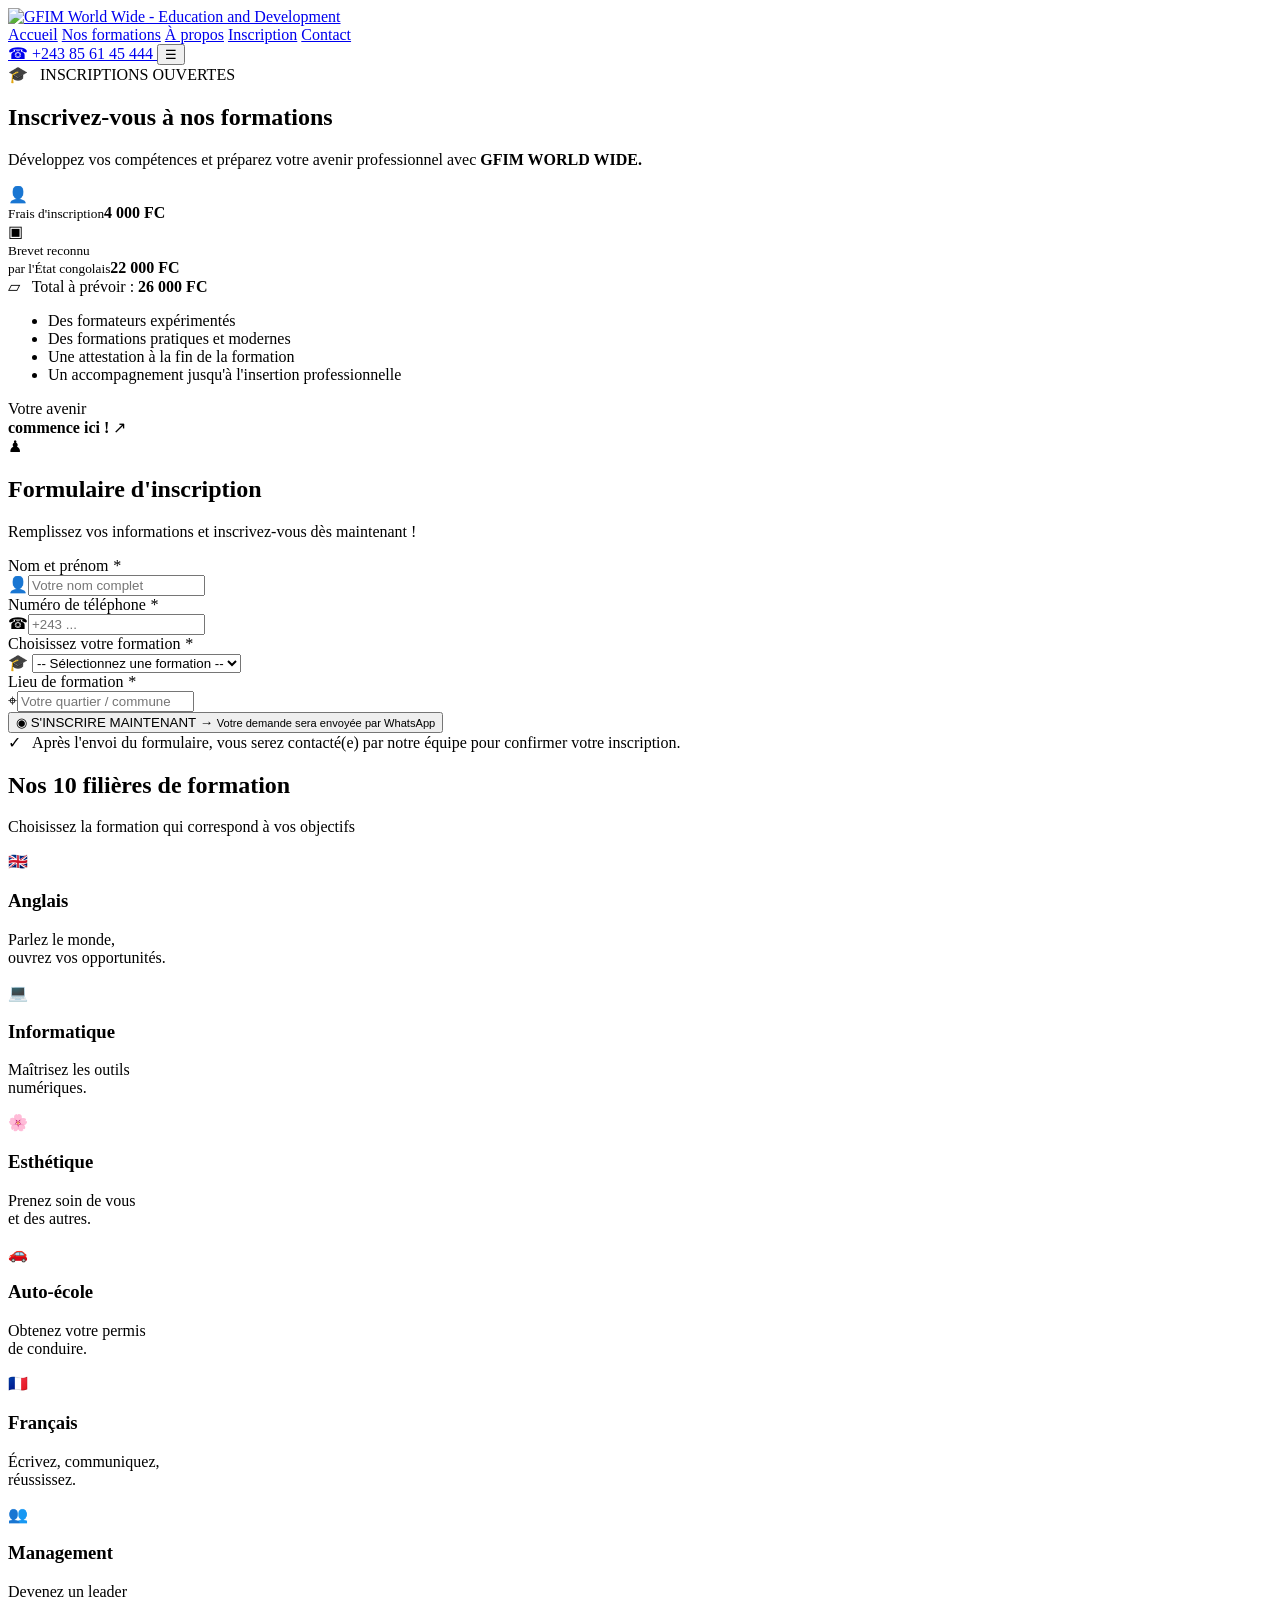
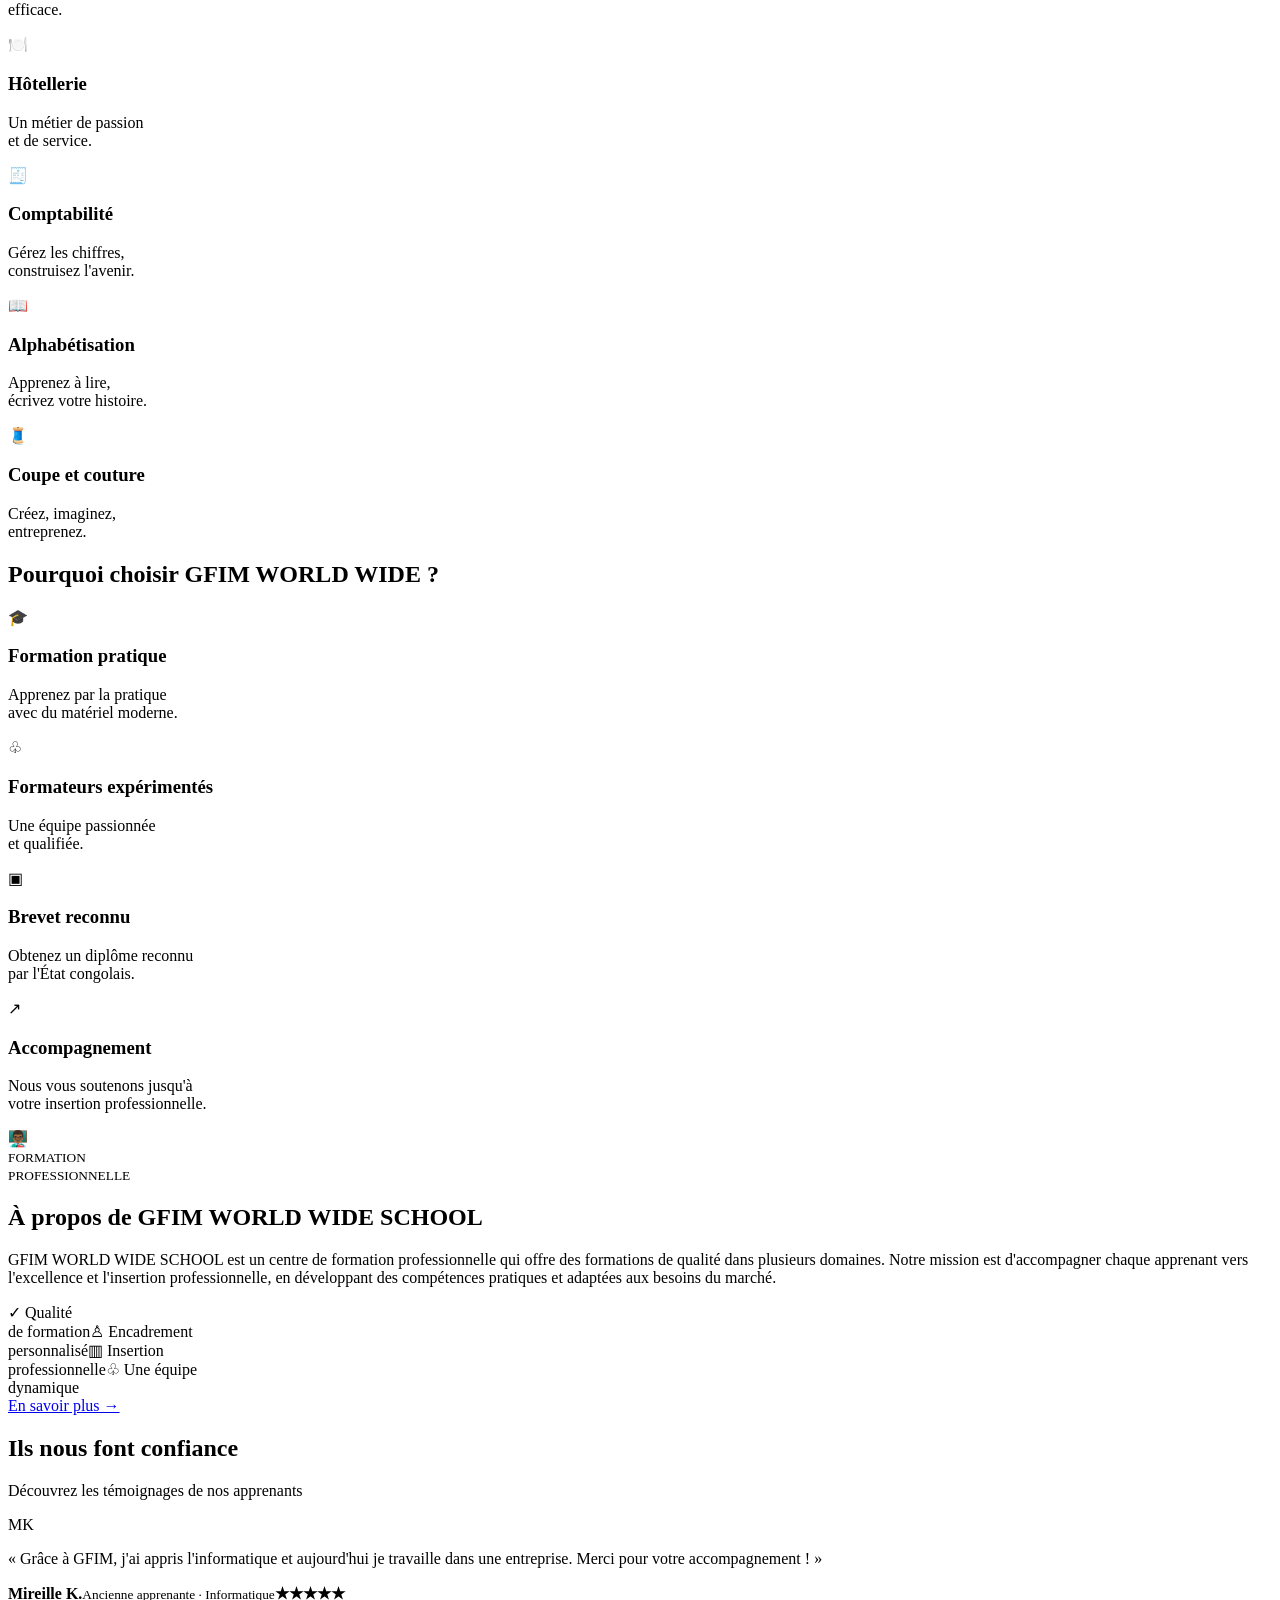
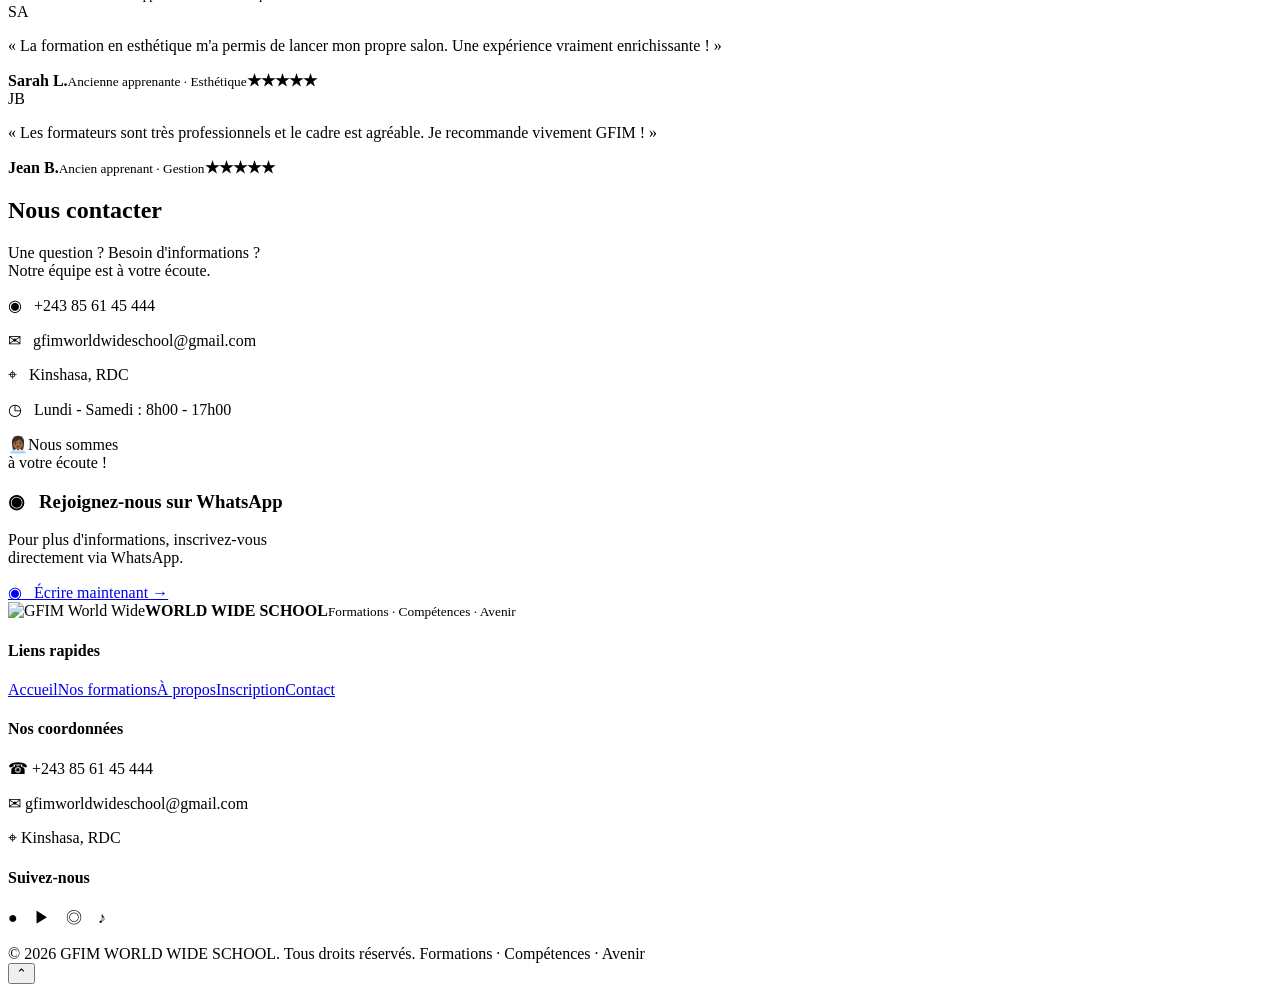
==== inscription.html @ 94e738af "Add files via upload" ====
<!DOCTYPE html>
<html lang="fr">
<head>
<meta charset="UTF-8">
<meta name="viewport" content="width=device-width, initial-scale=1.0">
<title>GFIM WORLD WIDE SCHOOL — Inscription</title>
<link rel="stylesheet" href="css/style_Inscript.css">
</head>
<body>

<header class="header">
  <div class="container header-inner">
    <a href="#" class="logo">
      <img class="site-logo" src="assets/gfim-logo.png" alt="GFIM World Wide - Education and Development">
    </a>

    <nav>
      <a class="active" href="index.html">Accueil</a>
      <a href="#formations">Nos formations</a>
      <a href="#apropos">À propos</a>
      <a href="#inscription">Inscription</a>
      <a href="#contact">Contact</a>
    </nav>

    <a class="whatsapp-top" href="https://wa.me/243856145444" target="_blank">
      ☎ +243 85 61 45 444
    </a>

    <button class="menu" aria-label="Menu">☰</button>
  </div>
</header>

<main>
<section id="accueil" class="hero">
  <div class="hero-bg"></div>
  <div class="container hero-grid">

    <div class="hero-content">
      <div class="badge">🎓 &nbsp; INSCRIPTIONS OUVERTES</div>
      <h1>Inscrivez-vous à nos <span>formations</span></h1>
      <p class="intro">Développez vos compétences et préparez votre avenir professionnel avec <b>GFIM WORLD WIDE.</b></p>

      <div class="prices">
        <div class="price inscription-price">
          <div class="price-icon">👤</div>
          <div><small>Frais d'inscription</small><strong>4 000 FC</strong></div>
        </div>
        <div class="price brevet-price">
          <div class="price-icon">▣</div>
          <div><small>Brevet reconnu<br>par l'État congolais</small><strong>22 000 FC</strong></div>
        </div>
      </div>

      <div class="total">▱ &nbsp; Total à prévoir : <b>26 000 FC</b></div>

      <ul class="advantages">
        <li>Des formateurs expérimentés</li>
        <li>Des formations pratiques et modernes</li>
        <li>Une attestation à la fin de la formation</li>
        <li>Un accompagnement jusqu'à l'insertion professionnelle</li>
      </ul>

      <div class="future">Votre avenir<br><b>commence ici !</b> ↗</div>
    </div>

    <div class="form-card" id="inscription">
      <div class="form-title">
        <span>♟</span>
        <div>
          <h2>Formulaire d'inscription</h2>
          <p>Remplissez vos informations et inscrivez-vous dès maintenant !</p>
        </div>
      </div>

      <form id="registrationForm">
        <label>Nom et prénom <i>*</i></label>
        <div class="field"><span>👤</span><input id="name" required placeholder="Votre nom complet"></div>

        <label>Numéro de téléphone <i>*</i></label>
        <div class="field"><span>☎</span><input id="phone" required placeholder="+243 ..."></div>

        <label>Choisissez votre formation <i>*</i></label>
        <div class="field"><span>🎓</span>
          <select id="course" required>
            <option value="">-- Sélectionnez une formation --</option>
            <option>Anglais</option>
            <option>Informatique</option>
            <option>Esthétique</option>
            <option>Auto-école</option>
            <option>Français</option>
            <option>Management</option>
            <option>Hôtellerie</option>
            <option>Comptabilité</option>
            <option>Alphabétisation</option>
            <option>Coupe et couture</option>
          </select>
        </div>

        <label>Lieu de formation <i>*</i></label>
        <div class="field"><span>⌖</span><input id="location" required placeholder="Votre quartier / commune"></div>

        <button class="submit" type="submit">
          <span>◉</span> S'INSCRIRE MAINTENANT <b>→</b>
          <small>Votre demande sera envoyée par WhatsApp</small>
        </button>

        <div class="confirmation">
          ✓ &nbsp; Après l'envoi du formulaire, vous serez contacté(e) par notre équipe pour confirmer votre inscription.
        </div>
      </form>
    </div>
  </div>
</section>

<section id="formations" class="formations">
  <div class="container">
    <div class="section-heading">
      <h2>Nos 10 filières de formation</h2>
      <p>Choisissez la formation qui correspond à vos objectifs</p>
    </div>

    <div class="courses">
      <article><div class="course-img english">🇬🇧</div><h3>Anglais</h3><p>Parlez le monde,<br>ouvrez vos opportunités.</p></article>
      <article><div class="course-img computer">💻</div><h3>Informatique</h3><p>Maîtrisez les outils<br>numériques.</p></article>
      <article><div class="course-img beauty">🌸</div><h3>Esthétique</h3><p>Prenez soin de vous<br>et des autres.</p></article>
      <article><div class="course-img driving">🚗</div><h3>Auto-école</h3><p>Obtenez votre permis<br>de conduire.</p></article>
      <article><div class="course-img french">🇫🇷</div><h3>Français</h3><p>Écrivez, communiquez,<br>réussissez.</p></article>
      <article><div class="course-img management">👥</div><h3>Management</h3><p>Devenez un leader<br>efficace.</p></article>
      <article><div class="course-img hotel">🍽️</div><h3>Hôtellerie</h3><p>Un métier de passion<br>et de service.</p></article>
      <article><div class="course-img accounting">🧾</div><h3>Comptabilité</h3><p>Gérez les chiffres,<br>construisez l'avenir.</p></article>
      <article><div class="course-img literacy">📖</div><h3>Alphabétisation</h3><p>Apprenez à lire,<br>écrivez votre histoire.</p></article>
      <article><div class="course-img sewing">🧵</div><h3>Coupe et couture</h3><p>Créez, imaginez,<br>entreprenez.</p></article>
    </div>
  </div>
</section>

<section class="why">
  <div class="container">
    <div class="section-heading light"><h2>Pourquoi choisir GFIM WORLD WIDE ?</h2></div>
    <div class="why-grid">
      <div><span>🎓</span><h3>Formation pratique</h3><p>Apprenez par la pratique<br>avec du matériel moderne.</p></div>
      <div><span>♧</span><h3>Formateurs expérimentés</h3><p>Une équipe passionnée<br>et qualifiée.</p></div>
      <div><span>▣</span><h3>Brevet reconnu</h3><p>Obtenez un diplôme reconnu<br>par l'État congolais.</p></div>
      <div><span>↗</span><h3>Accompagnement</h3><p>Nous vous soutenons jusqu'à<br>votre insertion professionnelle.</p></div>
    </div>
  </div>
</section>

<section id="apropos" class="about">
  <div class="container about-grid">
    <div class="about-photo"><div class="fake-photo">👨🏾‍🏫<br><small>FORMATION<br>PROFESSIONNELLE</small></div></div>
    <div>
      <h2>À propos de GFIM WORLD WIDE SCHOOL</h2>
      <p>GFIM WORLD WIDE SCHOOL est un centre de formation professionnelle qui offre des formations de qualité dans plusieurs domaines. Notre mission est d'accompagner chaque apprenant vers l'excellence et l'insertion professionnelle, en développant des compétences pratiques et adaptées aux besoins du marché.</p>
      <div class="about-points"><span>✓ Qualité<br>de formation</span><span>♙ Encadrement<br>personnalisé</span><span>▥ Insertion<br>professionnelle</span><span>♧ Une équipe<br>dynamique</span></div>
      <a class="green-button" href="#contact">En savoir plus →</a>
    </div>
  </div>
</section>

<section class="testimonials">
  <div class="container">
    <div class="section-heading"><h2>Ils nous font confiance</h2><p>Découvrez les témoignages de nos apprenants</p></div>
    <div class="testimonial-grid">
      <article><div class="avatar">MK</div><p>« Grâce à GFIM, j'ai appris l'informatique et aujourd'hui je travaille dans une entreprise. Merci pour votre accompagnement ! »</p><b>Mireille K.</b><small>Ancienne apprenante · Informatique</small><strong>★★★★★</strong></article>
      <article><div class="avatar">SA</div><p>« La formation en esthétique m'a permis de lancer mon propre salon. Une expérience vraiment enrichissante ! »</p><b>Sarah L.</b><small>Ancienne apprenante · Esthétique</small><strong>★★★★★</strong></article>
      <article><div class="avatar">JB</div><p>« Les formateurs sont très professionnels et le cadre est agréable. Je recommande vivement GFIM ! »</p><b>Jean B.</b><small>Ancien apprenant · Gestion</small><strong>★★★★★</strong></article>
    </div>
  </div>
</section>

<section id="contact" class="contact">
  <div class="container contact-grid">
    <div>
      <h2>Nous contacter</h2>
      <p>Une question ? Besoin d'informations ?<br>Notre équipe est à votre écoute.</p>
      <p>◉ &nbsp; +243 85 61 45 444</p>
      <p>✉ &nbsp; gfimworldwideschool@gmail.com</p>
      <p>⌖ &nbsp; Kinshasa, RDC</p>
      <p>◷ &nbsp; Lundi - Samedi : 8h00 - 17h00</p>
    </div>
    <div class="contact-photo">👩🏾‍💼<span>Nous sommes<br>à votre écoute !</span></div>
    <div class="wa-box">
      <h3>◉ &nbsp; Rejoignez-nous sur WhatsApp</h3>
      <p>Pour plus d'informations, inscrivez-vous<br>directement via WhatsApp.</p>
      <a href="https://wa.me/243856145444" target="_blank">◉ &nbsp; Écrire maintenant →</a>
    </div>
  </div>
</section>
</main>

<footer>
  <div class="container footer-grid">
    <div><img class="footer-site-logo" src="assets/gfim-logo.png" alt="GFIM World Wide"><strong>WORLD WIDE SCHOOL</strong><small>Formations · Compétences · Avenir</small></div>
    <div><h4>Liens rapides</h4><a href="#accueil">Accueil</a><a href="#formations">Nos formations</a><a href="#apropos">À propos</a><a href="#inscription">Inscription</a><a href="#contact">Contact</a></div>
    <div><h4>Nos coordonnées</h4><p>☎ +243 85 61 45 444</p><p>✉ gfimworldwideschool@gmail.com</p><p>⌖ Kinshasa, RDC</p></div>
    <div><h4>Suivez-nous</h4><p class="social">●　▶　◎　♪</p></div>
  </div>
  <div class="copyright">© 2026 GFIM WORLD WIDE SCHOOL. Tous droits réservés. <span>Formations · Compétences · Avenir</span></div>
</footer>

<button class="up" onclick="window.scrollTo({top:0,behavior:'smooth'})">⌃</button>
<script src="js/script_inscript.js"></script>
</body>
</html>
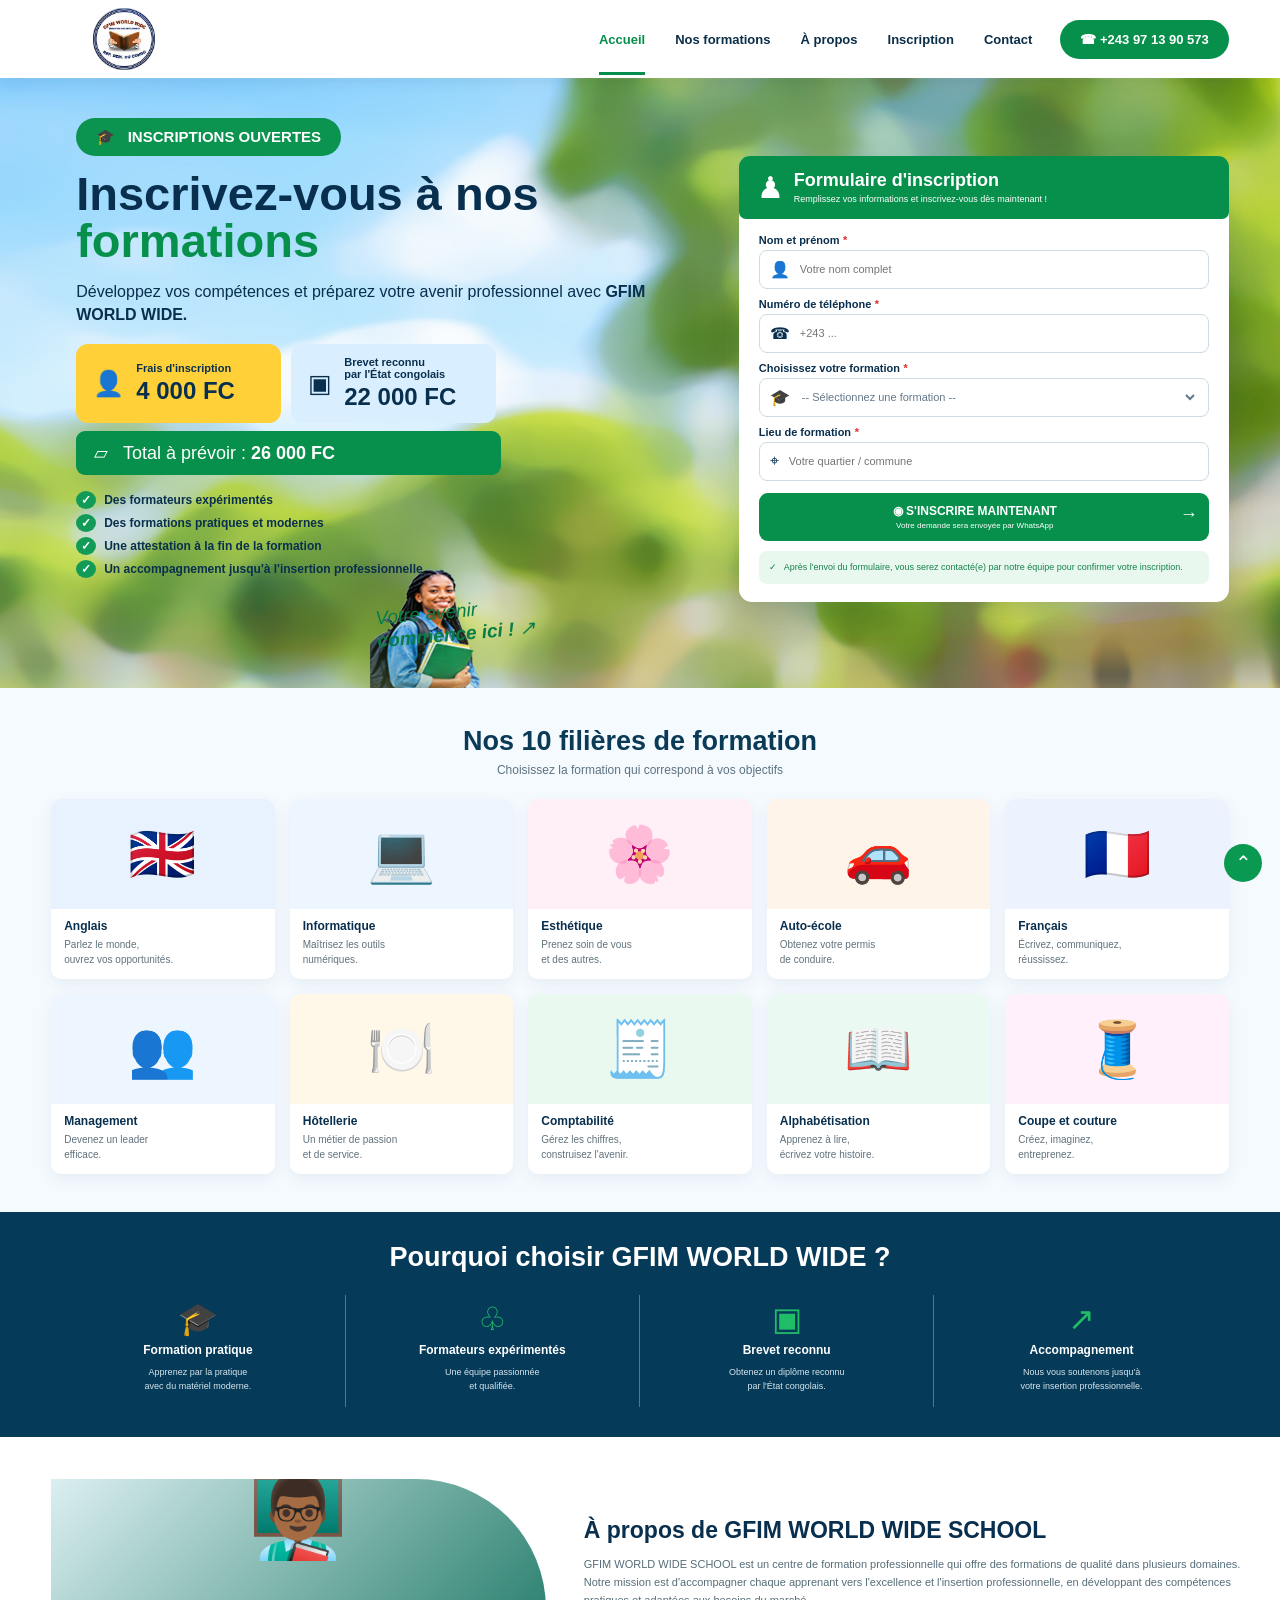
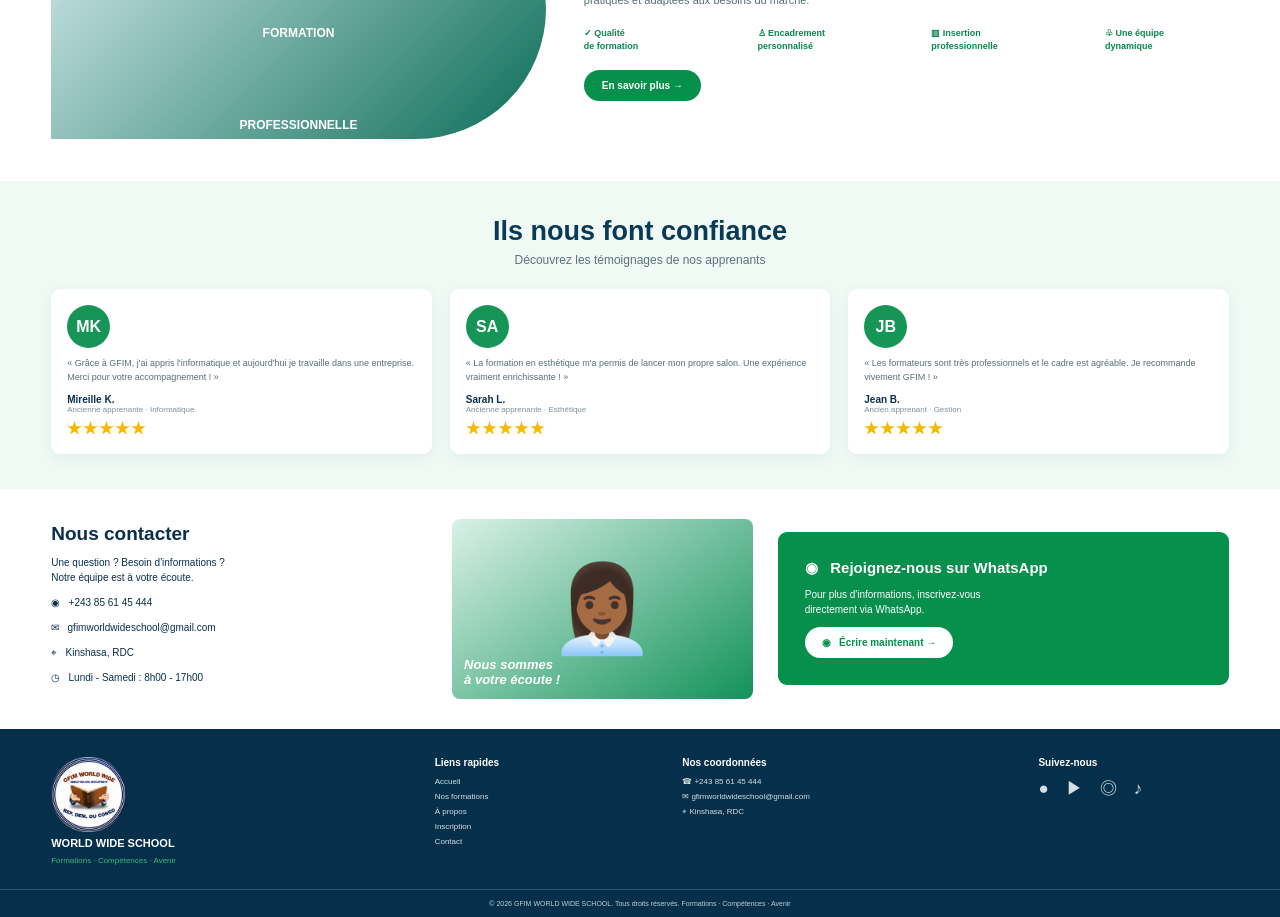
==== commit d78f1970: "Update inscription.html" ====
--- a/inscription.html
+++ b/inscription.html
@@ -22,8 +22,8 @@
       <a href="#contact">Contact</a>
     </nav>
 
-    <a class="whatsapp-top" href="https://wa.me/243856145444" target="_blank">
-      ☎ +243 85 61 45 444
+    <a class="whatsapp-top" href="https://wa.me/243971390573" target="_blank">
+      ☎ +243 97 13 90 573
     </a>
 
     <button class="menu" aria-label="Menu">☰</button>
--- a/css/style_Inscript.css
+++ b/css/style_Inscript.css
@@ -0,0 +1,5 @@
+*{box-sizing:border-box}html{scroll-behavior:smooth}body{margin:0;font-family:Arial,Helvetica,sans-serif;color:#092f4e;background:#fff}.container{width:min(1180px,92%);margin:auto}.header{height:78px;background:#fff;box-shadow:0 2px 15px #001e3518;position:sticky;top:0;z-index:100}.header-inner{height:100%;display:flex;align-items:center;gap:28px}.logo{display:flex;align-items:center;gap:8px;text-decoration:none;color:#0a3150;line-height:1}.logo-icon{font-size:34px}.logo b{display:block;font-size:24px}.logo strong{display:block;font-size:12px}.logo small{display:block;color:#119253;font-size:8px;margin-top:3px}.header nav{margin-left:auto;display:flex;gap:30px}.header nav a{color:#0b2e49;text-decoration:none;font-weight:700;font-size:13px;padding:29px 0 25px}.header nav a.active,.header nav a:hover{color:#078d4c;border-bottom:3px solid #078d4c}.whatsapp-top{background:#07904b;color:#fff;padding:12px 20px;border-radius:30px;text-decoration:none;font-size:13px;font-weight:bold}.menu{display:none;border:0;background:none;font-size:28px}.hero{position:relative;overflow:hidden;background:#edf8f0;min-height:610px}.hero-bg{position:absolute;inset:0;background-image: url("../assets/bac.jpg")}.hero-grid{position:relative;display:grid;grid-template-columns:1fr 490px;gap:55px;align-items:center;padding:40px 0}.hero-content{padding-left:25px}.badge{display:inline-block;background:#0b9350;color:#fff;border-radius:24px;padding:10px 20px;font-size:15px;font-weight:800}.hero h1{font-size:47px;line-height:1;margin:14px 0;color:#092f4e}.hero h1 span{color:#07904b}.intro{font-size:16px;line-height:1.45;max-width:600px}.prices{display:flex;gap:10px;margin-top:18px}.price{display:flex;align-items:center;gap:12px;padding:12px 17px;border-radius:12px;min-width:205px}.inscription-price{background:#ffd037}.brevet-price{background:#d9efff}.price-icon{font-size:25px}.price small{display:block;font-size:11px;font-weight:bold}.price strong{display:block;font-size:24px;margin-top:3px}.total{margin-top:8px;max-width:425px;background:#07904b;color:#fff;padding:11px 18px;border-radius:9px;font-size:18px}.advantages{list-style:none;padding:0;margin:18px 0}.advantages li{margin:9px 0;font-size:12px;font-weight:600}.advantages li:before{content:"✓";background:#119b56;color:white;border-radius:50%;padding:2px 5px;margin-right:8px}.future{margin-left:300px;color:#087d49;font-size:19px;font-style:italic;transform:rotate(-5deg)}.form-card{background:#fff;border-radius:13px;padding:0 20px 18px;box-shadow:0 12px 35px #003d2926}.form-title{margin:0 -20px 15px;background:#078f4c;color:#fff;padding:14px 18px;border-radius:11px 11px 7px 7px;display:flex;gap:10px;align-items:center}.form-title>span{font-size:30px}.form-title h2{font-size:18px;margin:0}.form-title p{font-size:9px;margin:3px 0 0}.form-card label{display:block;font-size:11px;font-weight:bold;margin:9px 0 4px}.form-card label i{color:#e52c2c}.field{height:39px;border:1px solid #ccdbe4;border-radius:8px;display:flex;align-items:center;padding:0 10px;gap:8px}.field input,.field select{border:0;outline:0;width:100%;font-size:11px;color:#637787;background:transparent}.submit{width:100%;border:0;border-radius:9px;background:#078f4c;color:#fff;padding:11px;font-size:12px;font-weight:bold;margin-top:12px;cursor:pointer}.submit b{float:right;font-size:18px}.submit small{display:block;font-size:8px;font-weight:normal;margin-top:3px}.confirmation{margin-top:10px;background:#e9f8ee;color:#16804e;padding:10px;border-radius:8px;font-size:9px;line-height:1.45}.formations{background:#f5faff;padding:38px 0}.section-heading{text-align:center;margin-bottom:22px}.section-heading h2{font-size:27px;margin:0 0 6px;color:#0b3a57}.section-heading p{font-size:12px;color:#5d7280;margin:0}.courses{display:grid;grid-template-columns:repeat(5,1fr);gap:15px}.courses article{background:#fff;border-radius:10px;overflow:hidden;box-shadow:0 5px 16px #0a405012;padding-bottom:12px}.course-img{height:110px;display:flex;align-items:center;justify-content:center;font-size:55px;background:#eef5fa}.english{background:#e8f2ff}.computer{background:#edf5ff}.beauty{background:#fff0f7}.driving{background:#fff4ea}.french{background:#edf2ff}.management{background:#edf5ff}.hotel{background:#fff8e9}.accounting{background:#eaf9ef}.literacy{background:#eaf9f2}.sewing{background:#fff0fb}.courses h3{font-size:12px;margin:10px 13px 5px}.courses p{font-size:10px;line-height:1.45;color:#60727c;margin:0 13px}.why{background:#063a59;color:#fff;padding:30px 0}.light h2{color:#fff}.why-grid{display:grid;grid-template-columns:repeat(4,1fr)}.why-grid>div{text-align:center;padding:5px 20px;border-right:1px solid #16a05d}.why-grid>div:last-child{border:0}.why-grid span{font-size:32px;color:#20bd69}.why-grid h3{font-size:12px;margin:5px 0}.why-grid p{font-size:9px;line-height:1.5;color:#d6e6ed}.about{padding:42px 0}.about-grid{display:grid;grid-template-columns:42% 58%;align-items:center;gap:38px}.about-photo{height:260px;border-radius:0 130px 130px 0;overflow:hidden;background:linear-gradient(135deg,#dbeff0,#0c6d58);display:flex;align-items:center;justify-content:center}.fake-photo{font-size:80px;text-align:center;color:#fff}.fake-photo small{font-size:12px;font-weight:bold}.about h2{font-size:23px;margin:0 0 9px}.about p{font-size:11px;line-height:1.65;color:#566d79}.about-points{display:grid;grid-template-columns:repeat(4,1fr);gap:12px;margin:18px 0}.about-points span{font-size:9px;color:#07894b;font-weight:bold;line-height:1.4}.green-button{display:inline-block;background:#078f4c;color:#fff;text-decoration:none;padding:10px 18px;border-radius:22px;font-size:10px;font-weight:bold}.testimonials{background:#effaf5;padding:35px 0}.testimonial-grid{display:grid;grid-template-columns:repeat(3,1fr);gap:18px}.testimonial-grid article{background:#fff;padding:16px;border-radius:9px;box-shadow:0 4px 15px #0a405010}.avatar{width:43px;height:43px;border-radius:50%;background:#159657;color:#fff;display:flex;align-items:center;justify-content:center;font-weight:bold}.testimonial-grid p{font-size:9px;line-height:1.55;color:#596c77}.testimonial-grid b,.testimonial-grid small,.testimonial-grid strong{display:block}.testimonial-grid b{font-size:10px}.testimonial-grid small{font-size:8px;color:#82909a}.testimonial-grid strong{color:#f5b900;letter-spacing:2px;margin-top:5px}.contact{padding:30px 0}.contact-grid{display:grid;grid-template-columns:1fr .8fr 1.2fr;gap:25px;align-items:center}.contact h2{font-size:19px;margin:0 0 7px}.contact p{font-size:10px;line-height:1.5}.contact-photo{height:180px;border-radius:8px;background:linear-gradient(145deg,#d9f1e7,#13925a);display:flex;align-items:center;justify-content:center;font-size:85px;position:relative}.contact-photo span{position:absolute;bottom:12px;left:12px;color:#fff;font-size:13px;font-weight:bold;font-style:italic}.wa-box{background:#078f4c;color:#fff;padding:27px;border-radius:9px}.wa-box h3{font-size:15px;margin:0}.wa-box p{font-size:10px;line-height:1.5}.wa-box a{display:inline-block;background:#fff;color:#078f4c;padding:10px 17px;border-radius:22px;text-decoration:none;font-size:10px;font-weight:bold}footer{background:#052f4b;color:#fff;padding-top:28px}.footer-grid{display:grid;grid-template-columns:1.3fr .8fr 1.2fr .7fr;gap:30px;padding-bottom:22px}.footer-logo{font-size:24px}.footer-grid>div>strong{display:block;font-size:11px}.footer-grid small{color:#39b978;font-size:8px}.footer-grid h4{font-size:10px;margin:0 0 9px}.footer-grid a,.footer-grid p{display:block;color:#d3e0e6;text-decoration:none;font-size:8px;margin:6px 0}.social{font-size:17px!important}.copyright{border-top:1px solid #31536a;text-align:center;padding:10px;font-size:7px;color:#bfd0d8}.up{position:fixed;right:18px;bottom:18px;width:38px;height:38px;border:0;border-radius:50%;background:#0a9951;color:#fff;font-size:20px}@media(max-width:950px){.header nav{display:none}.menu{display:block;margin-left:auto}.whatsapp-top{display:none}.hero-grid{grid-template-columns:1fr}.form-card{max-width:600px;margin:auto}.courses{grid-template-columns:repeat(2,1fr)}.about-grid,.contact-grid{grid-template-columns:1fr}.about-photo{border-radius:20px}.why-grid{grid-template-columns:repeat(2,1fr);gap:20px}.why-grid>div{border:0}.footer-grid{grid-template-columns:repeat(2,1fr)}}@media(max-width:560px){.hero h1{font-size:35px}.hero-content{padding-left:0}.prices{flex-direction:column}.price{width:100%}.future{margin-left:180px}.courses{grid-template-columns:1fr}.testimonial-grid{grid-template-columns:1fr}.about-points{grid-template-columns:repeat(2,1fr)}.why-grid{grid-template-columns:1fr}.footer-grid{grid-template-columns:1fr 1fr}.header{height:65px}.logo b{font-size:19px}.logo strong{font-size:10px}}
+/* Logo officiel GFIM World Wide */
+.site-logo{display:block;width:145px;height:62px;object-fit:contain;object-position:center}
+.footer-site-logo{display:block;width:150px;height:75px;object-fit:contain;object-position:left center;margin-bottom:5px}
+@media(max-width:560px){.site-logo{width:118px;height:54px}.footer-site-logo{width:135px;height:68px}}
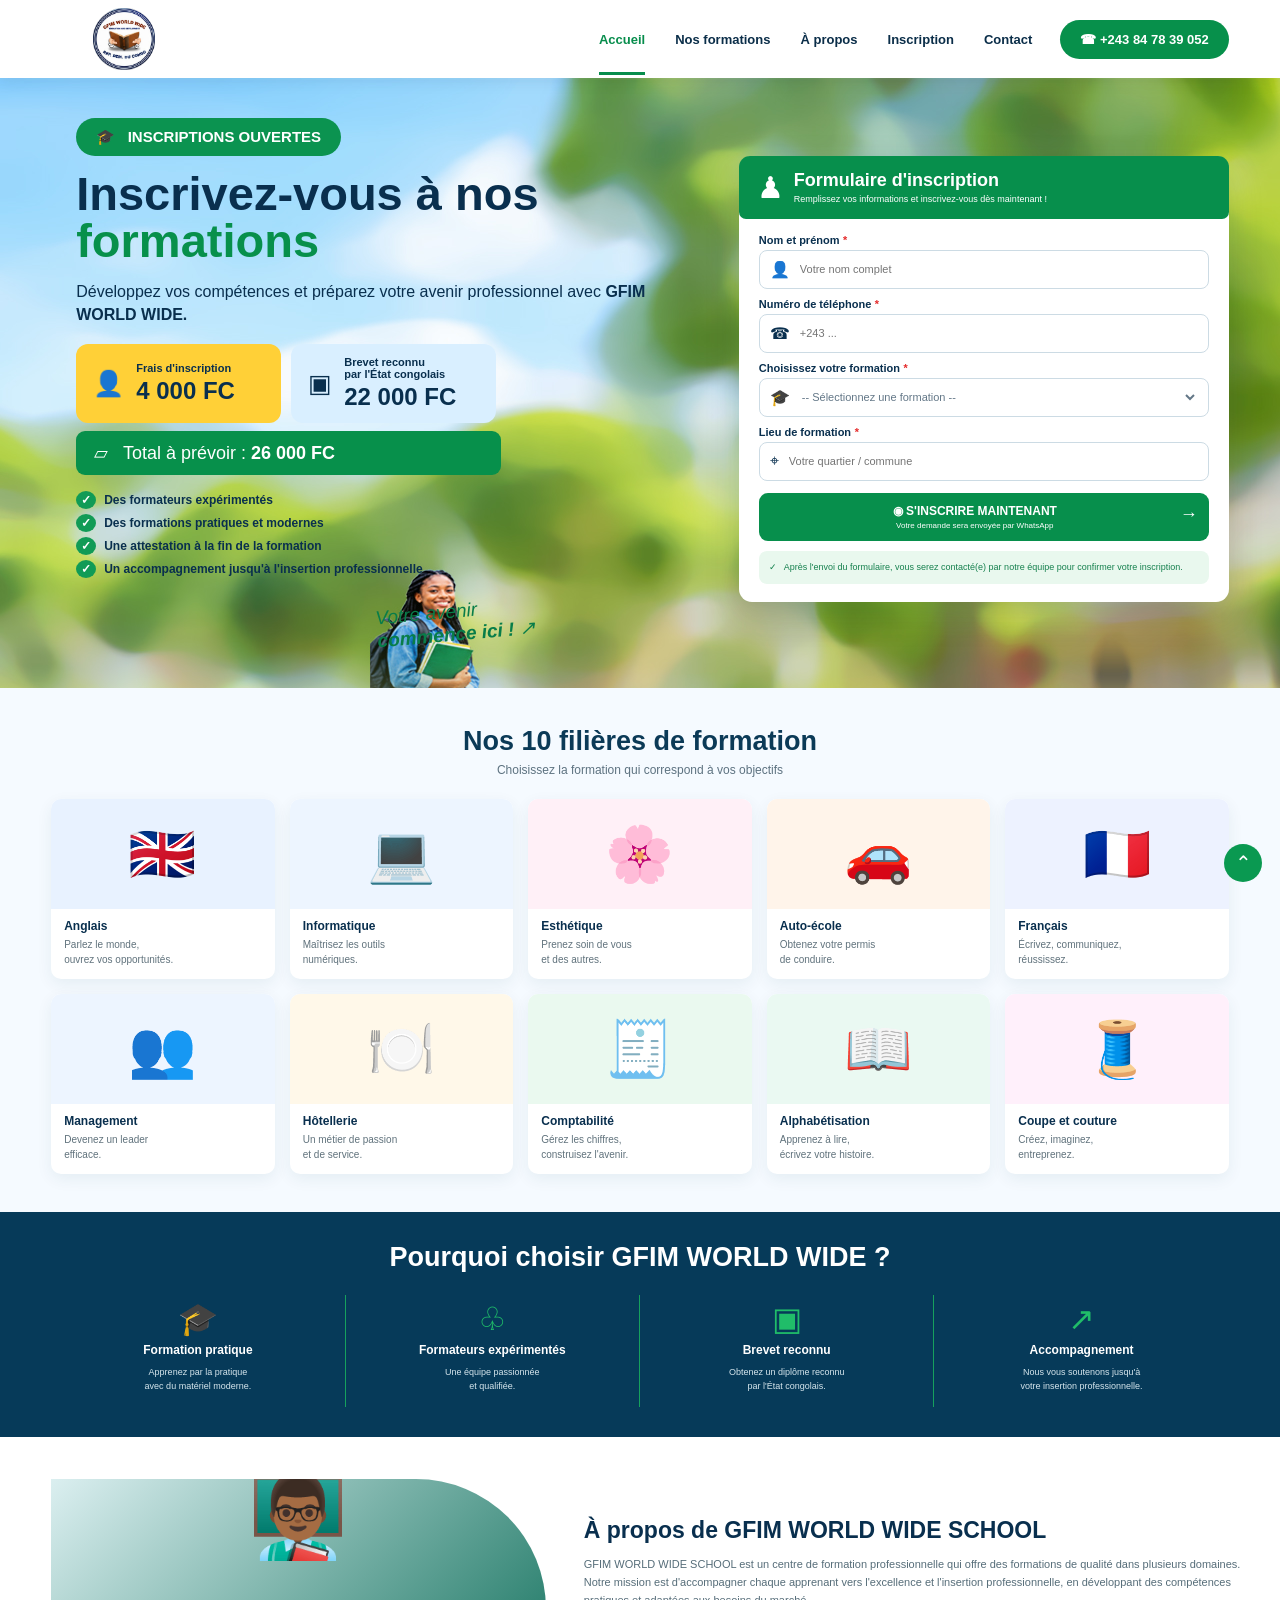
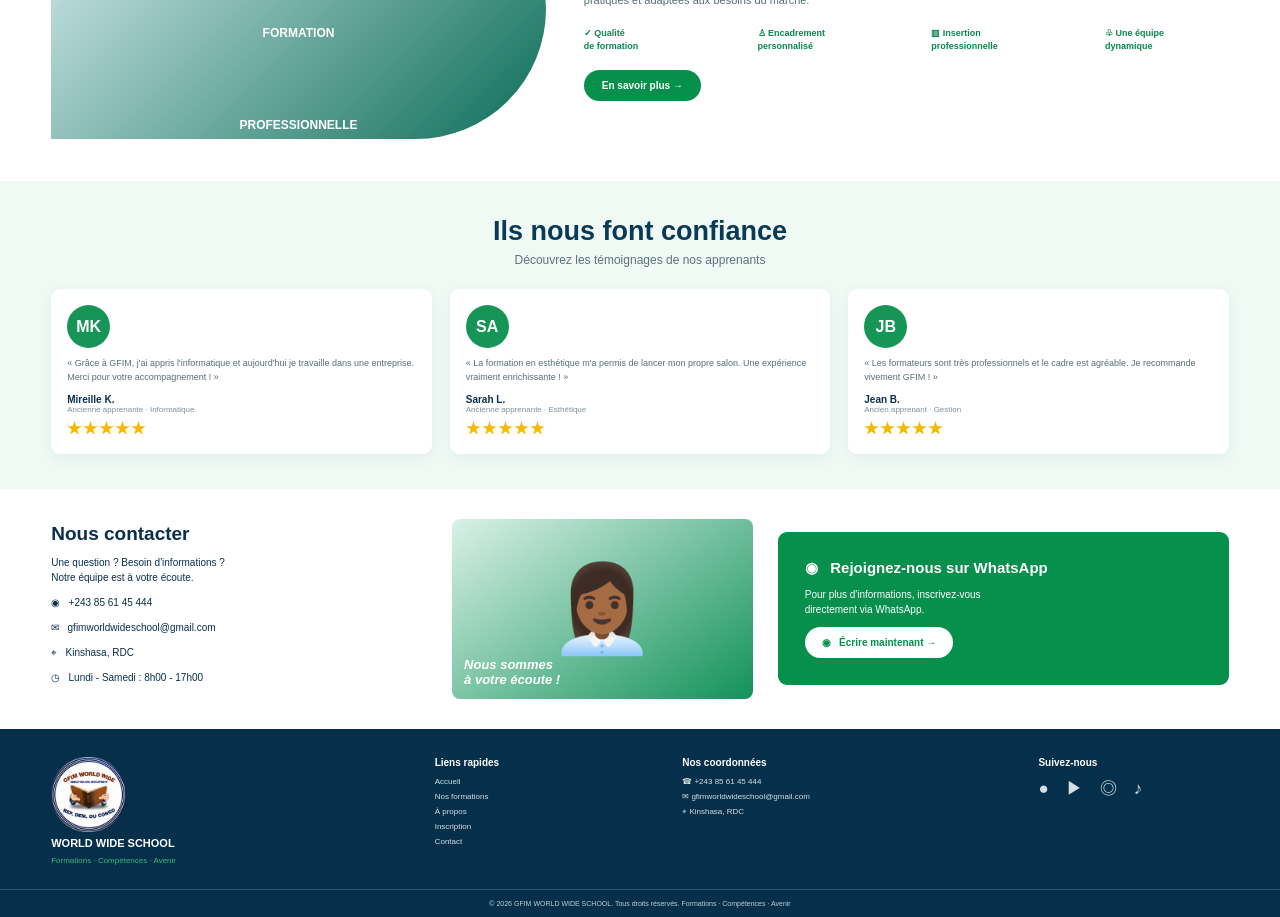
==== commit dde1da67: "Update inscription.html" ====
--- a/inscription.html
+++ b/inscription.html
@@ -22,8 +22,8 @@
       <a href="#contact">Contact</a>
     </nav>
 
-    <a class="whatsapp-top" href="https://wa.me/243971390573" target="_blank">
-      ☎ +243 97 13 90 573
+    <a class="whatsapp-top" href="https://wa.me/243847839052" target="_blank">
+      ☎ +243 84 78 39 052
     </a>
 
     <button class="menu" aria-label="Menu">☰</button>
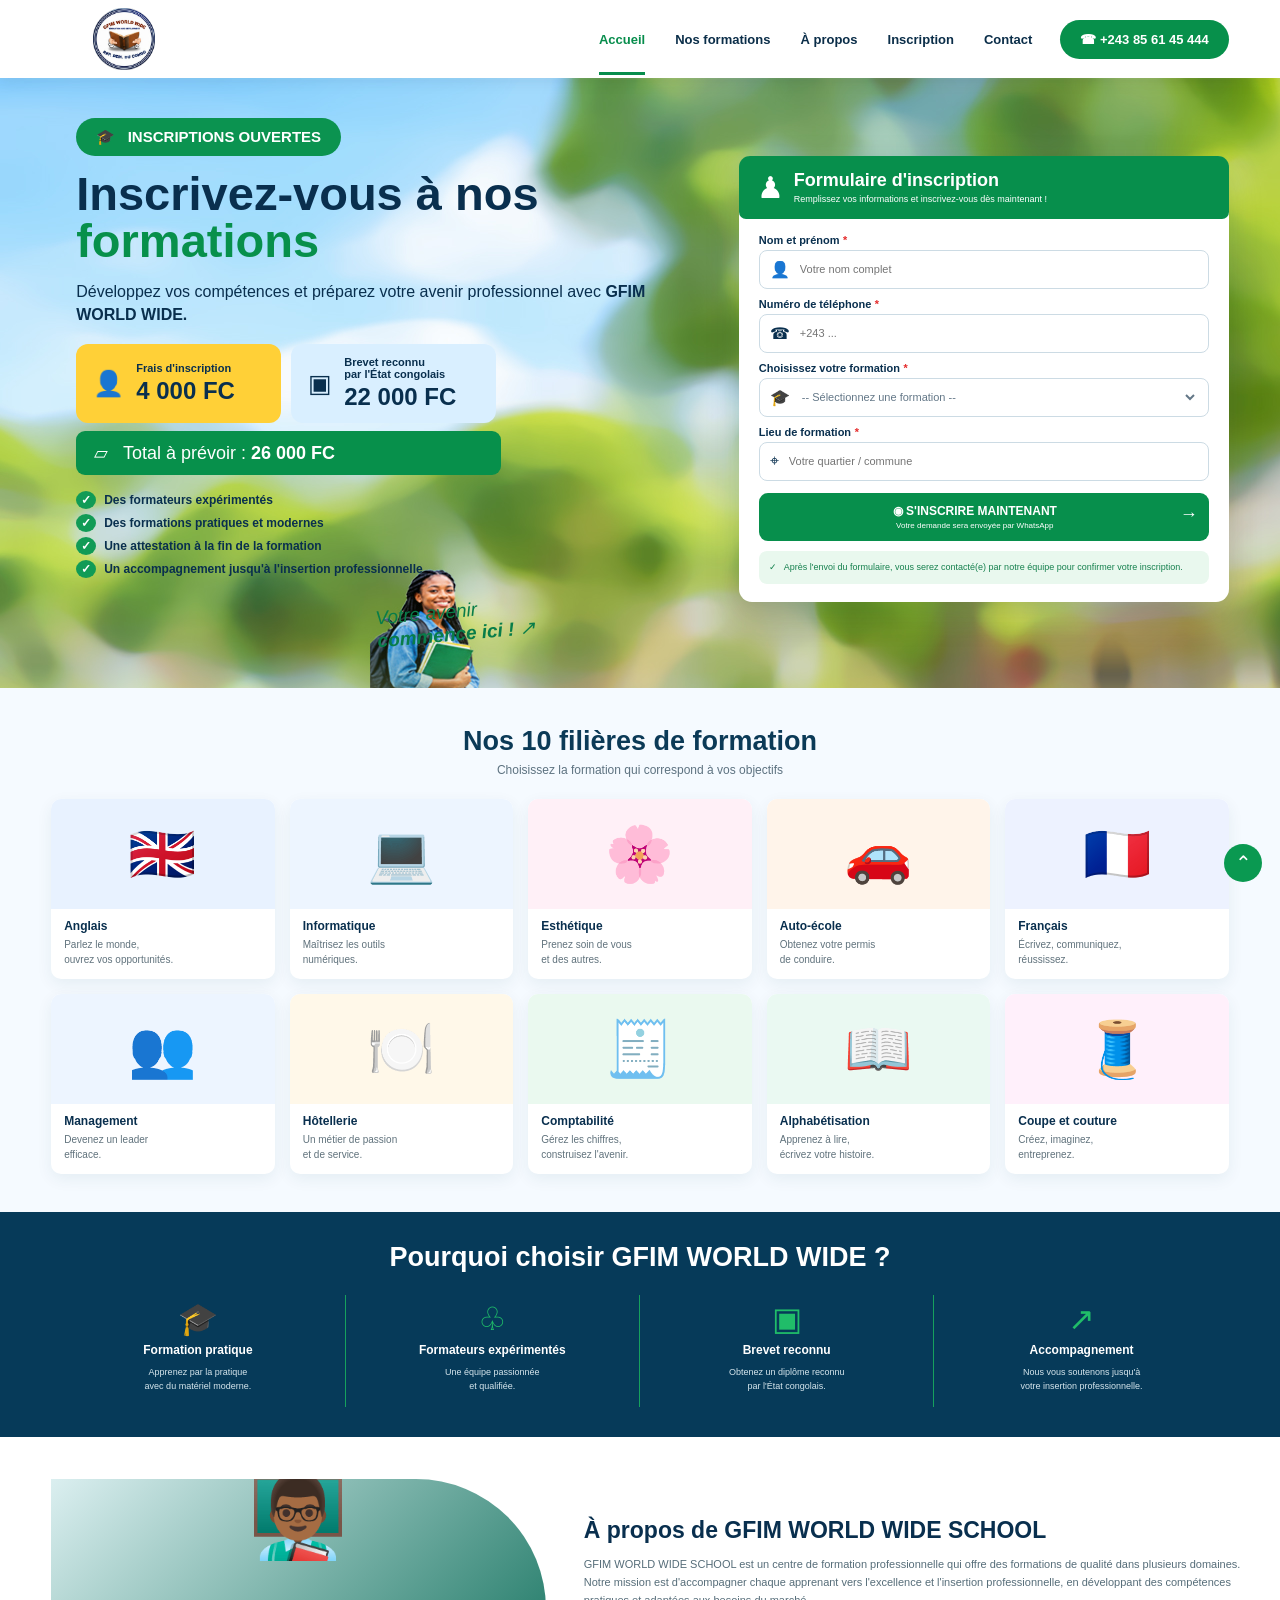
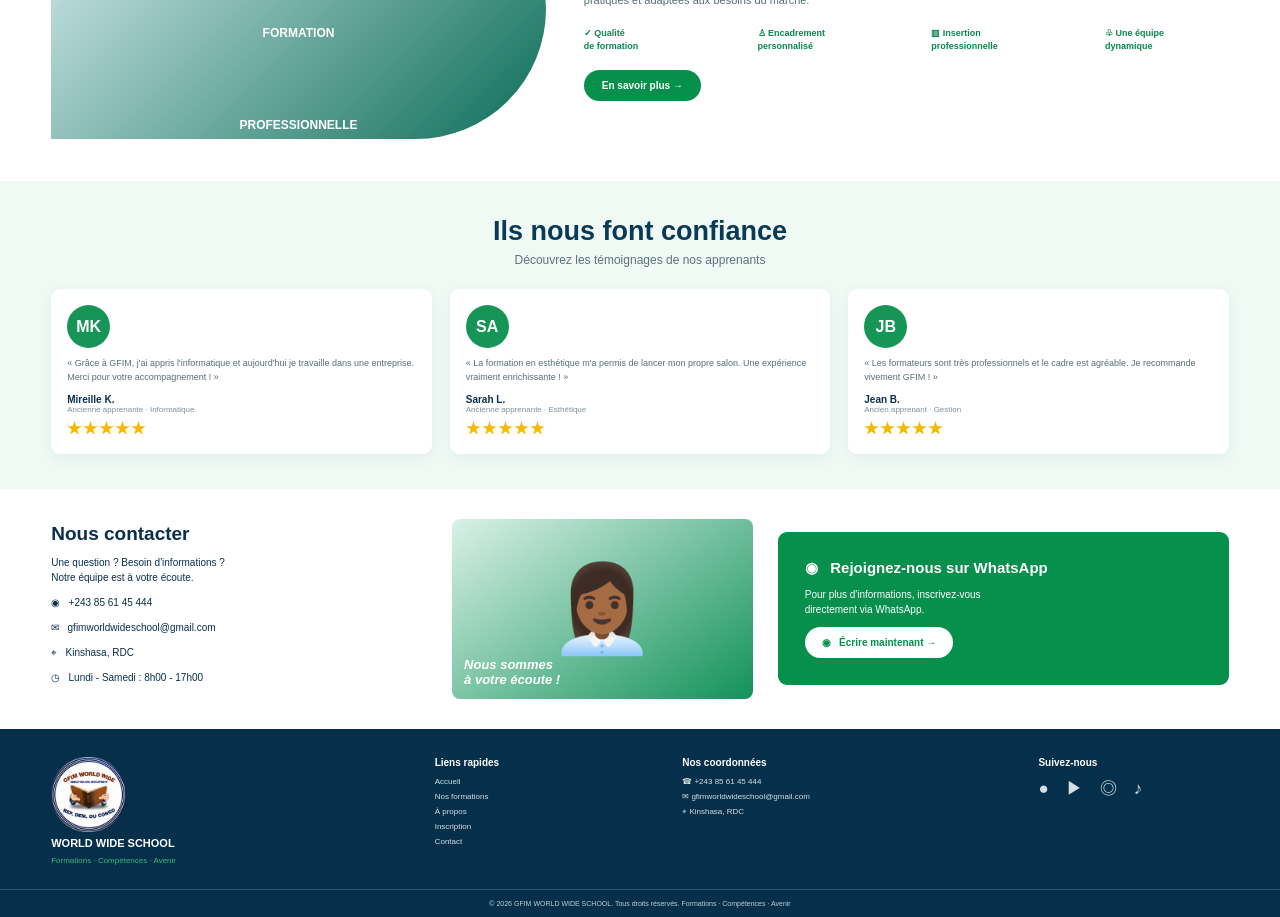
==== commit 97a582ae: "Add files via upload" ====
--- a/inscription.html
+++ b/inscription.html
@@ -22,8 +22,8 @@
       <a href="#contact">Contact</a>
     </nav>
 
-    <a class="whatsapp-top" href="https://wa.me/243847839052" target="_blank">
-      ☎ +243 84 78 39 052
+    <a class="whatsapp-top" href="https://wa.me/243856145444" target="_blank">
+      ☎ +243 85 61 45 444
     </a>
 
     <button class="menu" aria-label="Menu">☰</button>
